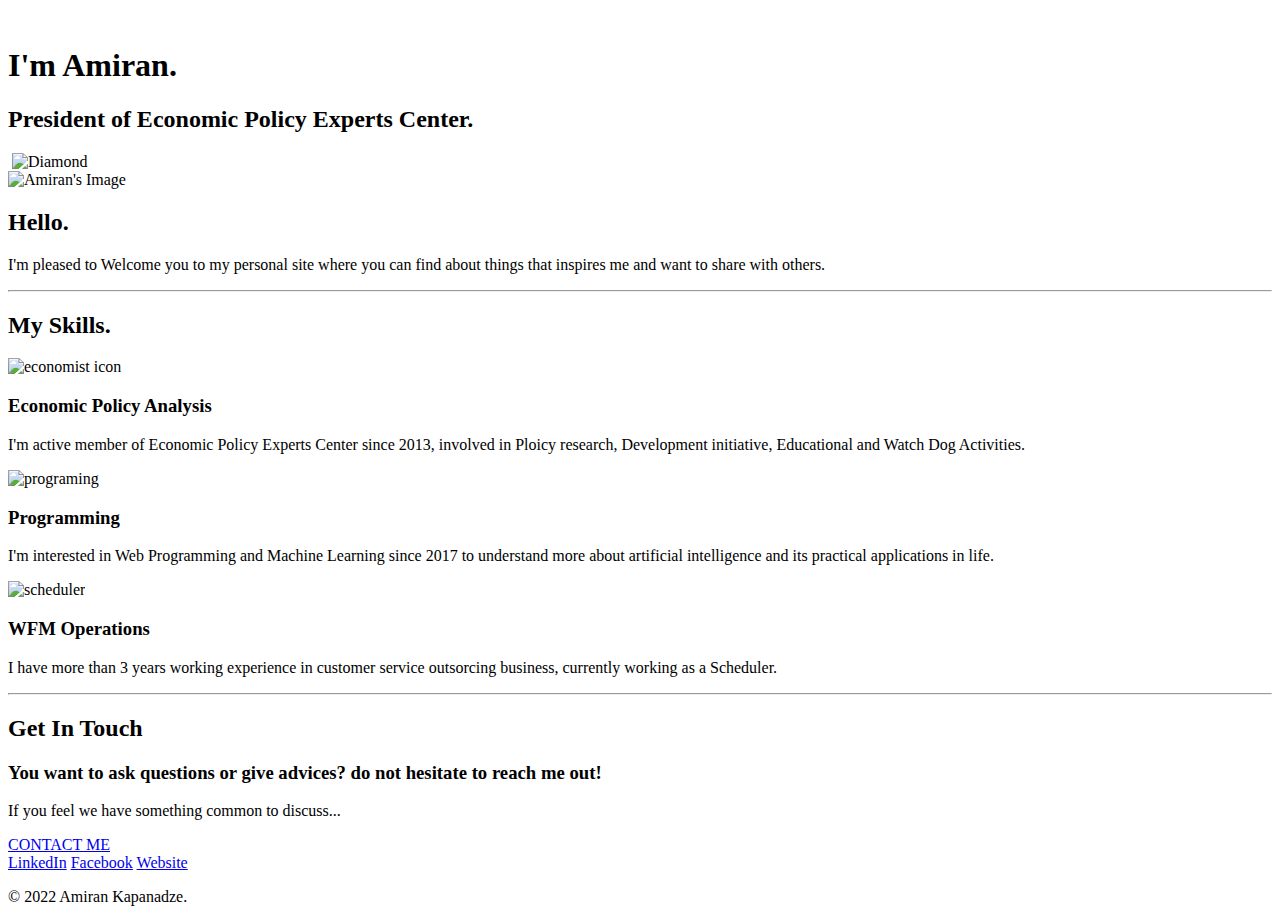
==== index.html @ 7e042574 "Add personal site files" ====
<!DOCTYPE html>
<html lang="en" dir="ltr">

<head>
  <meta charset="utf-8">
  <title>Amiran Kapanadze</title>
  <link rel="stylesheet" href="css/styles.css">
  <link rel="icon" href="favicon.ico">
  <link rel="preconnect" href="https://fonts.googleapis.com">
  <link rel="preconnect" href="https://fonts.gstatic.com" crossorigin>
  <link href="https://fonts.googleapis.com/css2?family=Sacramento&display=swap" rel="stylesheet">
  <link href="https://fonts.googleapis.com/css2?family=DM+Serif+Display&family=Sacramento&display=swap" rel="stylesheet">
</head>

<body>
  <div class="top-container">
    <img class="top-cloud" src="images/cloud.png" alt="">
    <h1>I'm Amiran.</h1>
    <h2>President of Economic <span class="policy">Policy</span> Experts Center.</h2>
    <img class="bottom-cloud" src="images/cloud.png" alt="">
    <img class="mountain" src="images/mountain4.png" alt="Diamond" hight="400" width="400">
  </div>


  <div class="profile">
    <img class="Amiran" src="images/Amiran-modified.png" alt="Amiran's Image" width="300" height="300">
    <h2>Hello.</h2>
    <p>I'm pleased to Welcome you to my personal site where you can find about things that inspires me and want to share with others.</p>
  </div>
  <hr>
  <div class="skills">
    <h2>My Skills.</h2>
    <div class="skill-row1">
      <img class="econmist" src="images/graph.png" alt="economist icon">
      <h3>Economic Policy Analysis</h3>
      <p class="Policy">I'm active member of Economic Policy Experts Center since 2013, involved in Ploicy research, Development initiative, Educational and Watch Dog Activities.</p>
    </div>
    <div class="skill-row2">
      <img class="programmer" src="images/programming.png" alt="programing">
      <h3>Programming</h3>
      <p class="Program" >I'm interested in Web Programming and Machine Learning since 2017 to understand more about artificial intelligence and its practical applications in life.</p>
    </div>
  </div>
  <div class="skill-row3">
    <img class="Program" src="images/schedule.png" alt="scheduler" height=7% width=7%>
    <h3>WFM Operations</h3>
    <p class="wfm">I have more than 3 years working experience in customer service outsorcing business, currently working as a Scheduler.</p>
  </div>
</div>
  <hr>
  <div class="contact-me">
    <h2>Get In Touch</h2>
    <h3>You want to ask questions or give advices? do not hesitate to reach me out!</h3>
    <p>If you feel we have something common to discuss...</p>
    <a class="btn" href="contact-me.html">CONTACT ME</a>
  </div>
  </div>


  <div class="bottom-container">
    <a class="footer-link" href="https://www.linkedin.com/in/amiran-kapanadze-97039599/">LinkedIn</a>
    <a class="footer-link" href="https://www.facebook.com/amiran.fareishvili">Facebook</a>
    <a class="footer-link" href="https://amiran11.github.io/Amiran-s-CV/">Website</a>
    <p class="copyright">© 2022 Amiran Kapanadze.</p>
  </div>
</body>

</html>
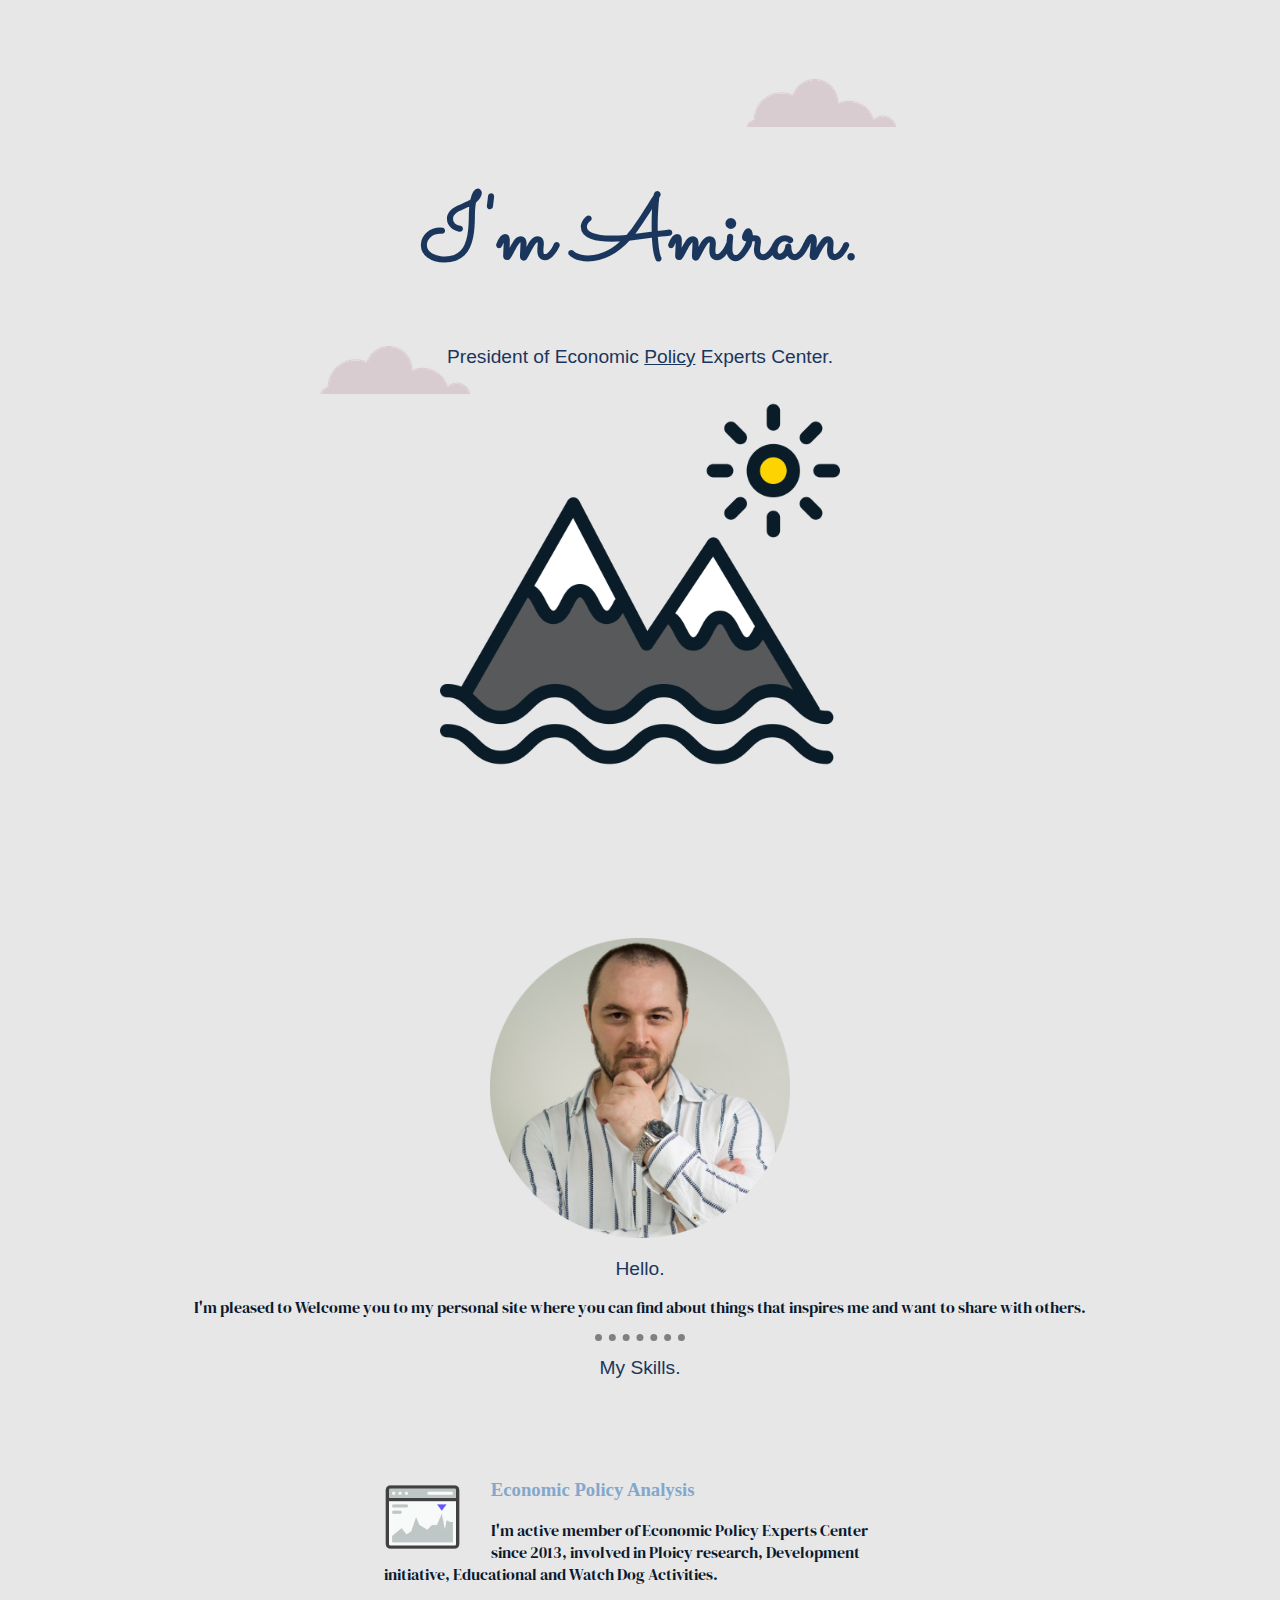
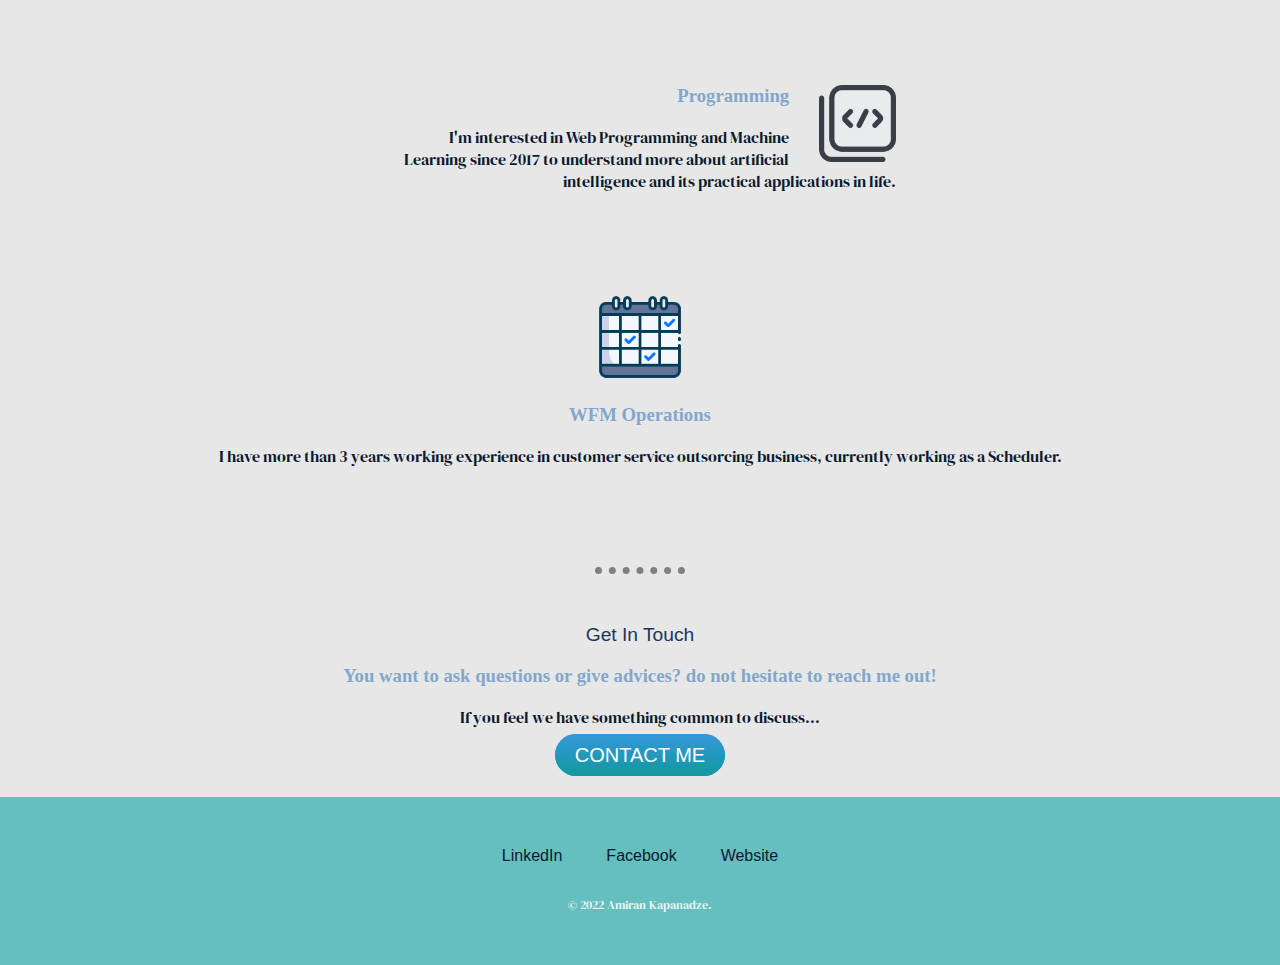
==== commit 2a41ca83: "Version 1.0" ====
--- a/index.html
+++ b/index.html
@@ -4,7 +4,7 @@
 <head>
   <meta charset="utf-8">
   <title>Amiran Kapanadze</title>
-  <link rel="stylesheet" href="css/styles.css">
+  <link rel="stylesheet" href="styles.css">
   <link rel="icon" href="favicon.ico">
   <link rel="preconnect" href="https://fonts.googleapis.com">
   <link rel="preconnect" href="https://fonts.gstatic.com" crossorigin>
@@ -14,16 +14,16 @@
 
 <body>
   <div class="top-container">
-    <img class="top-cloud" src="images/cloud.png" alt="">
+    <img class="top-cloud" src="cloud.png" alt="">
     <h1>I'm Amiran.</h1>
     <h2>President of Economic <span class="policy">Policy</span> Experts Center.</h2>
-    <img class="bottom-cloud" src="images/cloud.png" alt="">
-    <img class="mountain" src="images/mountain4.png" alt="Diamond" hight="400" width="400">
+    <img class="bottom-cloud" src="cloud.png" alt="">
+    <img class="mountain" src="mountain4.png" alt="Diamond" hight="400" width="400">
   </div>
 
 
   <div class="profile">
-    <img class="Amiran" src="images/Amiran-modified.png" alt="Amiran's Image" width="300" height="300">
+    <img class="Amiran" src="Amiran-modified.png" alt="Amiran's Image" width="300" height="300">
     <h2>Hello.</h2>
     <p>I'm pleased to Welcome you to my personal site where you can find about things that inspires me and want to share with others.</p>
   </div>
@@ -31,18 +31,18 @@
   <div class="skills">
     <h2>My Skills.</h2>
     <div class="skill-row1">
-      <img class="econmist" src="images/graph.png" alt="economist icon">
+      <img class="econmist" src="graph.png" alt="economist icon">
       <h3>Economic Policy Analysis</h3>
       <p class="Policy">I'm active member of Economic Policy Experts Center since 2013, involved in Ploicy research, Development initiative, Educational and Watch Dog Activities.</p>
     </div>
     <div class="skill-row2">
-      <img class="programmer" src="images/programming.png" alt="programing">
+      <img class="programmer" src="programming.png" alt="programing">
       <h3>Programming</h3>
       <p class="Program" >I'm interested in Web Programming and Machine Learning since 2017 to understand more about artificial intelligence and its practical applications in life.</p>
     </div>
   </div>
   <div class="skill-row3">
-    <img class="Program" src="images/schedule.png" alt="scheduler" height=7% width=7%>
+    <img class="Program" src="schedule.png" alt="scheduler" height=7% width=7%>
     <h3>WFM Operations</h3>
     <p class="wfm">I have more than 3 years working experience in customer service outsorcing business, currently working as a Scheduler.</p>
   </div>
--- a/styles.css
+++ b/styles.css
@@ -0,0 +1,158 @@
+body{
+  background-color: #e7e7e7;
+  margin: 0;
+  text-align: center;
+  font-family: TimesNewRoman, serif;
+}
+h1{
+  color: #1B365C;
+  font-family: Sacramento, sans-serif;
+  font-size: 5.625rem;
+  margin: 0 auto 0 auto;
+  line-height: 2;
+  width 10%
+
+
+}
+h2{
+  color: #1B365C;
+  font-family: 'Monserrat', sans-serif;
+  font-size: 1.2rem;
+  font-weight: normal;
+}
+h3{
+  color: #83A7CC;
+}
+
+p{
+  color: #0A192F;
+  font-family: 'DM Serif Display', serif;
+}
+
+.top-container{
+  background-color: #e7e7e7;
+  position: relative;
+  padding-top: 150px;
+}
+
+.profile{
+  background-color: #e7e7e7;
+  position: relative;
+  padding-top: 150px;
+}
+
+
+.bottom-cloud{
+  position: absolute;
+  left:25%;
+  bottom: 50%;
+}
+
+.top-cloud{
+  position: absolute;
+  right: 30%;
+  top: 10%;
+  }
+  .policy{
+    text-decoration: underline;
+  }
+.skills{
+  background-color: #e7e7e7;
+  margin-left: 30%;
+  margin-right: 30%;
+}
+
+hr{
+  background-color: #e7e7e7;
+  border-color: grey;
+  border-top-style: none;
+  border-right-style: none;
+  border-left-style: none;
+  border-bottom-style: dotted;
+  border-bottom-width: 7px;
+  width: 7%;}
+
+.contact-me{
+  background-color: #e7e7e7;
+  margin: 50px auto 30px;
+}
+
+.bottom-container{
+  background-color: #66BFBF;
+  padding: 50px 0 20px;
+}
+.skill-row1{
+  width: 50%
+  line-height: 2;
+  margin: 100px auto 100px auto;
+  text-align: left;
+}
+.skill-row2{
+  width: 50%
+  line-height: 2;
+  margin: 100px auto 100px auto;
+  text-align: right;
+}
+
+.skill-row3{
+  width: 50%
+  line-height: 2;
+  margin: 100px auto 100px auto;
+  text-align: center;
+}
+
+.econmist{
+  float: left;
+  margin-right: 30px;
+  width: 15%;
+}
+
+.programmer{
+  float: right;
+  margin-left: 30px;
+  width: 15%;
+}
+
+.btn {
+  background: #3498db;
+  background-image: -webkit-linear-gradient(top, #3498db, #11999e);
+  background-image: -moz-linear-gradient(top, #3498db, #11999e);
+  background-image: -ms-linear-gradient(top, #3498db, #11999e);
+  background-image: -o-linear-gradient(top, #3498db, #11999e);
+  background-image: linear-gradient(to bottom, #3498db, #11999e);
+  -webkit-border-radius: 28;
+  -moz-border-radius: 28;
+  border-radius: 28px;
+  font-family: 'Monserrat', sans-serif;
+  color: #ffffff;
+  font-size: 20px;
+  padding: 10px 20px 10px 20px;
+  text-decoration: none;
+}
+
+.btn:hover {
+  background: #30e3cb;
+  background-image: -webkit-linear-gradient(top, #30e3cb, #2bc4ad);
+  background-image: -moz-linear-gradient(top, #30e3cb, #2bc4ad);
+  background-image: -ms-linear-gradient(top, #30e3cb, #2bc4ad);
+  background-image: -o-linear-gradient(top, #30e3cb, #2bc4ad);
+  background-image: linear-gradient(to bottom, #30e3cb, #2bc4ad);
+  text-decoration: none;
+}
+
+a{
+  color: #0A192F;
+  font-family: 'Monserrat', sans-serif;
+  margin: 10px 20px;
+  text-decoration: none;
+}
+
+a:hover{
+  color: #EAF6F6;
+}
+
+.copyright{
+  color: #EAF6F6;
+  font-size: 0.75rem;
+  padding: 20px 0;
+}
